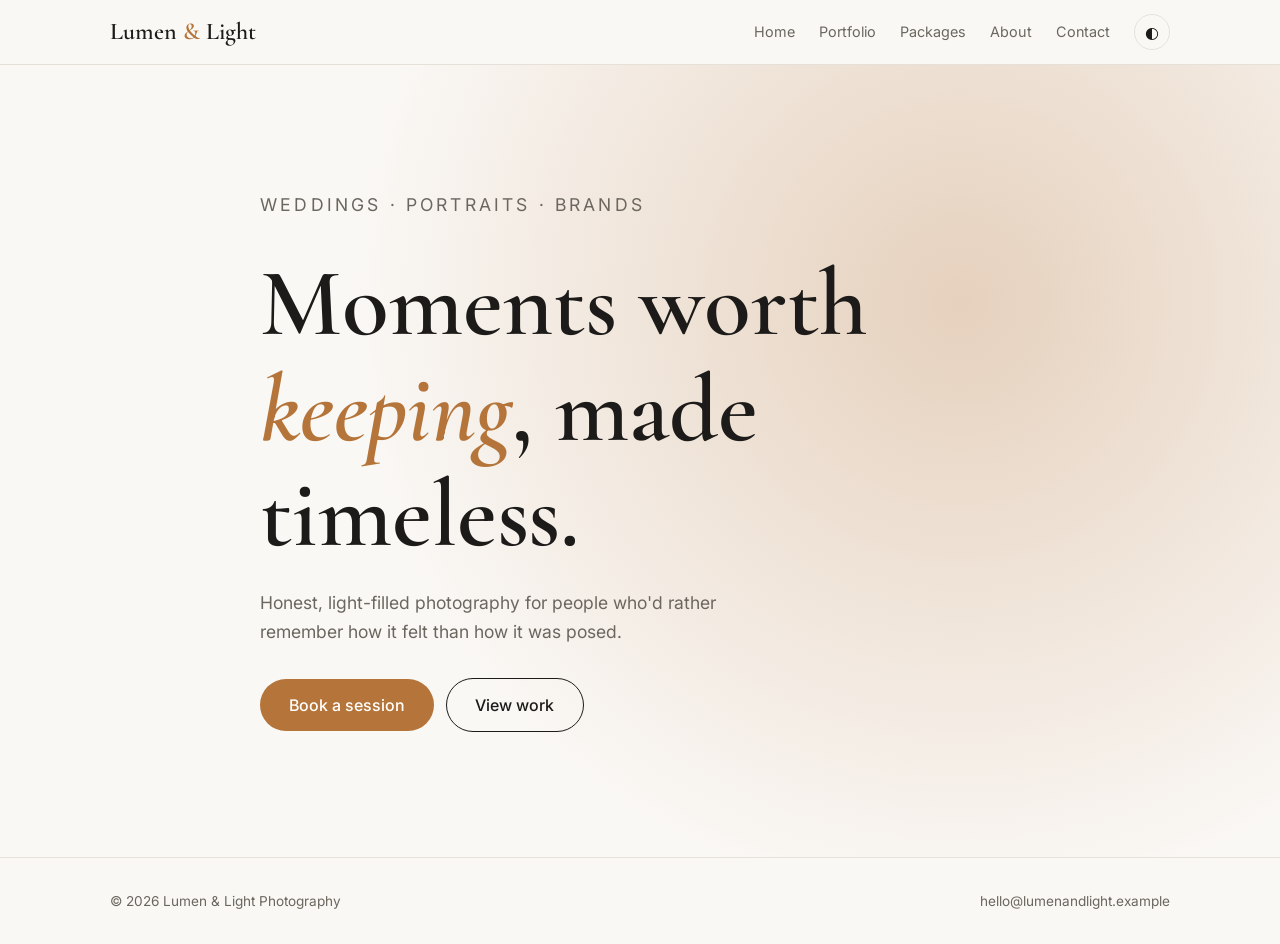
==== index.html @ c2800cfe "uploading files for the first time to deploy on vercel, testing out its functionalities" ====
<!DOCTYPE html>
<html lang="en">
<head>
<meta charset="utf-8">
<meta name="viewport" content="width=device-width, initial-scale=1, viewport-fit=cover">
<title>Lumen &amp; Light Photography</title>
<link rel="stylesheet" href="https://fonts.googleapis.com/css2?family=Cormorant+Garamond:wght@500;600&family=Inter:wght@400;500&display=swap">
<link rel="stylesheet" href="styles.css">
</head>
<body>
<header>
  <div class="wrap bar">
    <a class="logo" href="index.html">Lumen <span>&amp;</span> Light</a>
    <nav id="nav">
      <a href="index.html" class="active">Home</a><a href="portfolio.html">Portfolio</a><a href="packages.html">Packages</a><a href="about.html">About</a><a href="contact.html">Contact</a>
      <button class="icon-btn" id="theme" aria-label="Toggle light or dark theme">◐</button>
    </nav>
    <button class="icon-btn menu-btn" id="menu" aria-label="Menu">☰</button>
  </div>
</header>

<main id="top">
<section class="hero">
  <div class="wrap">
    <p class="eyebrow">Weddings · Portraits · Brands</p>
    <h1>Moments worth <em>keeping</em>, made timeless.</h1>
    <p>Honest, light-filled photography for people who'd rather remember how it felt than how it was posed.</p>
    <a class="btn" href="contact.html">Book a session</a><a class="btn ghost" href="portfolio.html">View work</a>
  </div>
</section>
</main>

<footer><div class="wrap"><span>© <span id="yr"></span> Lumen &amp; Light Photography</span><span>hello@lumenandlight.example</span></div></footer>

<script src="script.js"></script>
</body>
</html>
---- styles.css ----
:root{--bg:#faf8f5;--surface:#fff;--text:#1c1b19;--muted:#6b675f;--accent:#b5753a;--line:#e6e1d8;--overlay:rgba(250,248,245,.85);color-scheme:light;
box-sizing:border-box;padding-top:env(safe-area-inset-top,0px);padding-bottom:env(safe-area-inset-bottom,0px)}
@media (prefers-color-scheme:dark){:root:not([data-theme="light"]){--bg:#151412;--surface:#1e1d1a;--text:#f2eee7;--muted:#a49f94;--accent:#d9955a;--line:#2e2c27;--overlay:rgba(21,20,18,.85);color-scheme:dark}}
:root[data-theme="dark"]{--bg:#151412;--surface:#1e1d1a;--text:#f2eee7;--muted:#a49f94;--accent:#d9955a;--line:#2e2c27;--overlay:rgba(21,20,18,.85);color-scheme:dark}
*{box-sizing:border-box;margin:0}
html{scroll-behavior:smooth;scroll-padding-top:calc(72px + env(safe-area-inset-top,0px))}
body{background:var(--bg);color:var(--text);font:400 16px/1.65 Inter,system-ui,sans-serif}
body::before{content:"";position:fixed;inset:0 0 auto;height:env(safe-area-inset-top,0px);background:var(--overlay);z-index:60}
h1,h2,h3{font-family:"Cormorant Garamond",Georgia,serif;font-weight:600;line-height:1.1}
h2{font-size:clamp(2rem,5vw,3rem);margin-bottom:.5rem}
a{color:inherit;text-decoration:none}
.wrap{max-width:1100px;margin:0 auto;padding:0 1.25rem}
section{padding:5rem 0}
.eyebrow{color:var(--accent);font-size:.8rem;letter-spacing:.18em;text-transform:uppercase;margin-bottom:.75rem}
.lead{color:var(--muted);max-width:560px;margin-bottom:2rem}
header{position:sticky;top:env(safe-area-inset-top,0px);z-index:50;background:var(--overlay);backdrop-filter:blur(10px);border-bottom:1px solid var(--line)}
.bar{display:flex;align-items:center;justify-content:space-between;height:64px}
.logo{font-family:"Cormorant Garamond",Georgia,serif;font-size:1.5rem;font-weight:600}
.logo span{color:var(--accent)}
nav{display:flex;gap:1.5rem;align-items:center}
nav a{font-size:.9rem;color:var(--muted)}nav a:hover{color:var(--text)}
button{font:inherit;cursor:pointer}
.icon-btn{background:none;border:1px solid var(--line);color:var(--text);border-radius:50%;width:36px;height:36px}
.menu-btn{display:none}
.btn{display:inline-block;background:var(--accent);color:#fff;border:0;border-radius:999px;padding:.8rem 1.8rem;font-weight:500}
.btn:hover{filter:brightness(1.08)}
.btn.ghost{background:none;border:1px solid var(--text);color:var(--text)}
.hero{min-height:88vh;display:grid;align-items:center;background:radial-gradient(circle at 75% 30%,color-mix(in srgb,var(--accent) 30%,transparent),transparent 55%)}
.hero h1{font-size:clamp(2.8rem,9vw,6rem);max-width:760px;margin-bottom:1.25rem}
.hero h1 em{color:var(--accent)}
.hero p{color:var(--muted);max-width:480px;margin-bottom:2rem;font-size:1.1rem}
.hero .btn+.btn{margin-left:.75rem}
.filters{display:flex;flex-wrap:wrap;gap:.5rem;margin-bottom:1.5rem}
.filters button{background:none;border:1px solid var(--line);color:var(--muted);border-radius:999px;padding:.4rem 1.1rem;font-size:.85rem}
.filters button.on{background:var(--text);color:var(--bg);border-color:var(--text)}
.grid{columns:3 260px;column-gap:1rem}
.tile{break-inside:avoid;margin-bottom:1rem;border-radius:10px;overflow:hidden;position:relative;cursor:pointer;border:0;width:100%;display:block;padding:0}
.tile img{display:block;width:100%;height:auto;object-fit:cover}
.tile span{position:absolute;left:0;right:0;bottom:0;padding:1.5rem .9rem .7rem;color:#fff;text-align:left;font-size:.85rem;background:linear-gradient(transparent,rgba(0,0,0,.6));opacity:0;transition:opacity .25s}
.tile:hover span,.tile:focus-visible span{opacity:1}
.cards{display:grid;grid-template-columns:repeat(auto-fit,minmax(240px,1fr));gap:1.25rem}
.card{background:var(--surface);border:1px solid var(--line);border-radius:14px;padding:1.75rem}
.card.pop{border-color:var(--accent)}
.price{font-family:"Cormorant Garamond",Georgia,serif;font-size:2.4rem;color:var(--accent);margin:.5rem 0}
.card ul{list-style:none;padding:0;color:var(--muted);font-size:.95rem}
.card li{padding:.35rem 0;border-top:1px solid var(--line)}
.about{display:grid;grid-template-columns:1fr 1fr;gap:3rem;align-items:center}
.portrait{aspect-ratio:4/5;border-radius:14px;background:linear-gradient(160deg,#c9a27a,#6d4c34 70%,#2b1d14)}
.stats{display:flex;gap:2rem;margin-top:1.5rem}
.stats b{display:block;font-family:"Cormorant Garamond",Georgia,serif;font-size:2.2rem;color:var(--accent)}
.stats small{color:var(--muted)}
form{display:grid;gap:1rem;max-width:560px}
label{display:grid;gap:.3rem;font-size:.85rem;color:var(--muted)}
input,select,textarea{font:inherit;color:var(--text);background:var(--surface);border:1px solid var(--line);border-radius:8px;padding:.7rem .9rem;width:100%}
input:focus,select:focus,textarea:focus{outline:2px solid var(--accent);outline-offset:1px}
.err{color:#c0392b;font-size:.8rem;min-height:1em}
.ok{background:var(--surface);border:1px solid var(--accent);border-radius:12px;padding:1.5rem;max-width:560px}
footer{border-top:1px solid var(--line);padding:2rem 0;color:var(--muted);font-size:.85rem}
footer .wrap{display:flex;justify-content:space-between;flex-wrap:wrap;gap:.5rem}
.lb{position:fixed;inset:0;background:rgba(0,0,0,.92);z-index:100;display:none;place-items:center;padding:1rem}
.lb.open{display:grid}
.lb figure{width:min(900px,100%)}
.lb .pic{border-radius:8px;overflow:hidden;line-height:0}
.lb .pic img{width:100%;height:auto;max-height:80vh;object-fit:contain;border-radius:8px}
.lb figcaption{color:#ddd;text-align:center;margin-top:.8rem}
.lb button{position:absolute;background:rgba(255,255,255,.12);color:#fff;border:0;border-radius:50%;width:44px;height:44px;font-size:1.3rem}
.lb .x{top:calc(1rem + env(safe-area-inset-top,0px));right:1rem}.lb .p{left:1rem;top:50%}.lb .n{right:1rem;top:50%}
@media (max-width:760px){
.menu-btn{display:inline-block}
nav{position:absolute;top:64px;left:0;right:0;background:var(--bg);flex-direction:column;padding:1.25rem;border-bottom:1px solid var(--line);display:none}
nav.open{display:flex}
.about{grid-template-columns:1fr}
section{padding:3.5rem 0}
}
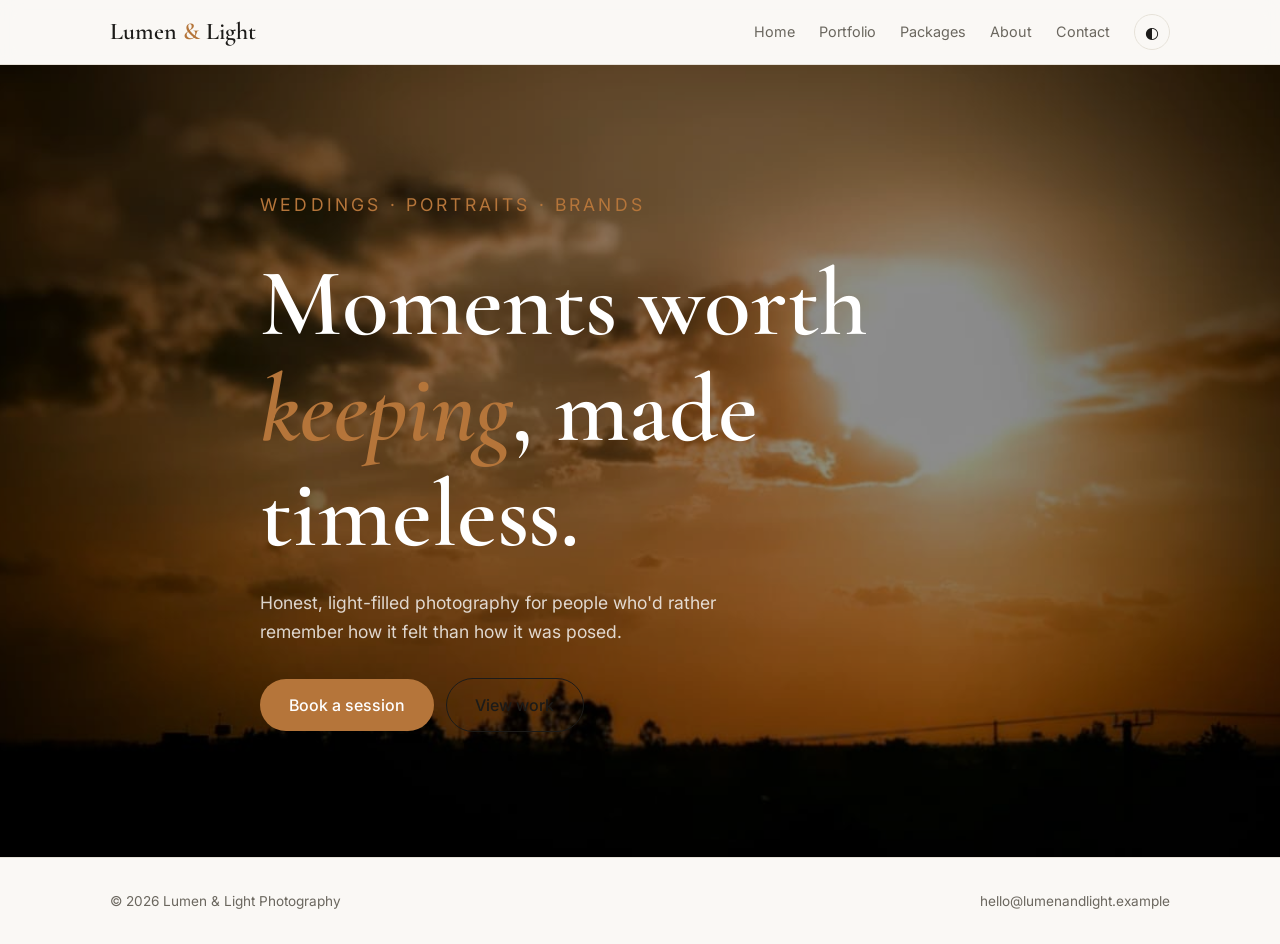
==== commit ee78c42c: "changed the hero elements and minor adjustments on the About page. Also polished our portfolio." ====
--- a/index.html
+++ b/index.html
@@ -12,7 +12,11 @@
   <div class="wrap bar">
     <a class="logo" href="index.html">Lumen <span>&amp;</span> Light</a>
     <nav id="nav">
-      <a href="index.html" class="active">Home</a><a href="portfolio.html">Portfolio</a><a href="packages.html">Packages</a><a href="about.html">About</a><a href="contact.html">Contact</a>
+      <a href="index.html" class="active">Home</a>
+      <a href="portfolio.html">Portfolio</a>
+      <a href="packages.html">Packages</a>
+      <a href="about.html">About</a>
+      <a href="contact.html">Contact</a>
       <button class="icon-btn" id="theme" aria-label="Toggle light or dark theme">◐</button>
     </nav>
     <button class="icon-btn menu-btn" id="menu" aria-label="Menu">☰</button>
@@ -21,6 +25,8 @@
 
 <main id="top">
 <section class="hero">
+  <!-- Replace "images/hero.jpg" with your actual hero image path -->
+  <img class="hero-img" src="assets/WhatsApp Image 2026-11-03 at 18.07.43.jpeg" alt="Hero background photo">
   <div class="wrap">
     <p class="eyebrow">Weddings · Portraits · Brands</p>
     <h1>Moments worth <em>keeping</em>, made timeless.</h1>
--- a/styles.css
+++ b/styles.css
@@ -1,74 +1,440 @@
-:root{--bg:#faf8f5;--surface:#fff;--text:#1c1b19;--muted:#6b675f;--accent:#b5753a;--line:#e6e1d8;--overlay:rgba(250,248,245,.85);color-scheme:light;
-box-sizing:border-box;padding-top:env(safe-area-inset-top,0px);padding-bottom:env(safe-area-inset-bottom,0px)}
-@media (prefers-color-scheme:dark){:root:not([data-theme="light"]){--bg:#151412;--surface:#1e1d1a;--text:#f2eee7;--muted:#a49f94;--accent:#d9955a;--line:#2e2c27;--overlay:rgba(21,20,18,.85);color-scheme:dark}}
-:root[data-theme="dark"]{--bg:#151412;--surface:#1e1d1a;--text:#f2eee7;--muted:#a49f94;--accent:#d9955a;--line:#2e2c27;--overlay:rgba(21,20,18,.85);color-scheme:dark}
-*{box-sizing:border-box;margin:0}
-html{scroll-behavior:smooth;scroll-padding-top:calc(72px + env(safe-area-inset-top,0px))}
-body{background:var(--bg);color:var(--text);font:400 16px/1.65 Inter,system-ui,sans-serif}
-body::before{content:"";position:fixed;inset:0 0 auto;height:env(safe-area-inset-top,0px);background:var(--overlay);z-index:60}
-h1,h2,h3{font-family:"Cormorant Garamond",Georgia,serif;font-weight:600;line-height:1.1}
-h2{font-size:clamp(2rem,5vw,3rem);margin-bottom:.5rem}
-a{color:inherit;text-decoration:none}
-.wrap{max-width:1100px;margin:0 auto;padding:0 1.25rem}
-section{padding:5rem 0}
-.eyebrow{color:var(--accent);font-size:.8rem;letter-spacing:.18em;text-transform:uppercase;margin-bottom:.75rem}
-.lead{color:var(--muted);max-width:560px;margin-bottom:2rem}
-header{position:sticky;top:env(safe-area-inset-top,0px);z-index:50;background:var(--overlay);backdrop-filter:blur(10px);border-bottom:1px solid var(--line)}
-.bar{display:flex;align-items:center;justify-content:space-between;height:64px}
-.logo{font-family:"Cormorant Garamond",Georgia,serif;font-size:1.5rem;font-weight:600}
-.logo span{color:var(--accent)}
-nav{display:flex;gap:1.5rem;align-items:center}
-nav a{font-size:.9rem;color:var(--muted)}nav a:hover{color:var(--text)}
-button{font:inherit;cursor:pointer}
-.icon-btn{background:none;border:1px solid var(--line);color:var(--text);border-radius:50%;width:36px;height:36px}
-.menu-btn{display:none}
-.btn{display:inline-block;background:var(--accent);color:#fff;border:0;border-radius:999px;padding:.8rem 1.8rem;font-weight:500}
-.btn:hover{filter:brightness(1.08)}
-.btn.ghost{background:none;border:1px solid var(--text);color:var(--text)}
-.hero{min-height:88vh;display:grid;align-items:center;background:radial-gradient(circle at 75% 30%,color-mix(in srgb,var(--accent) 30%,transparent),transparent 55%)}
-.hero h1{font-size:clamp(2.8rem,9vw,6rem);max-width:760px;margin-bottom:1.25rem}
-.hero h1 em{color:var(--accent)}
-.hero p{color:var(--muted);max-width:480px;margin-bottom:2rem;font-size:1.1rem}
-.hero .btn+.btn{margin-left:.75rem}
-.filters{display:flex;flex-wrap:wrap;gap:.5rem;margin-bottom:1.5rem}
-.filters button{background:none;border:1px solid var(--line);color:var(--muted);border-radius:999px;padding:.4rem 1.1rem;font-size:.85rem}
-.filters button.on{background:var(--text);color:var(--bg);border-color:var(--text)}
-.grid{columns:3 260px;column-gap:1rem}
-.tile{break-inside:avoid;margin-bottom:1rem;border-radius:10px;overflow:hidden;position:relative;cursor:pointer;border:0;width:100%;display:block;padding:0}
-.tile img{display:block;width:100%;height:auto;object-fit:cover}
-.tile span{position:absolute;left:0;right:0;bottom:0;padding:1.5rem .9rem .7rem;color:#fff;text-align:left;font-size:.85rem;background:linear-gradient(transparent,rgba(0,0,0,.6));opacity:0;transition:opacity .25s}
-.tile:hover span,.tile:focus-visible span{opacity:1}
-.cards{display:grid;grid-template-columns:repeat(auto-fit,minmax(240px,1fr));gap:1.25rem}
-.card{background:var(--surface);border:1px solid var(--line);border-radius:14px;padding:1.75rem}
-.card.pop{border-color:var(--accent)}
-.price{font-family:"Cormorant Garamond",Georgia,serif;font-size:2.4rem;color:var(--accent);margin:.5rem 0}
-.card ul{list-style:none;padding:0;color:var(--muted);font-size:.95rem}
-.card li{padding:.35rem 0;border-top:1px solid var(--line)}
-.about{display:grid;grid-template-columns:1fr 1fr;gap:3rem;align-items:center}
-.portrait{aspect-ratio:4/5;border-radius:14px;background:linear-gradient(160deg,#c9a27a,#6d4c34 70%,#2b1d14)}
-.stats{display:flex;gap:2rem;margin-top:1.5rem}
-.stats b{display:block;font-family:"Cormorant Garamond",Georgia,serif;font-size:2.2rem;color:var(--accent)}
-.stats small{color:var(--muted)}
-form{display:grid;gap:1rem;max-width:560px}
-label{display:grid;gap:.3rem;font-size:.85rem;color:var(--muted)}
-input,select,textarea{font:inherit;color:var(--text);background:var(--surface);border:1px solid var(--line);border-radius:8px;padding:.7rem .9rem;width:100%}
-input:focus,select:focus,textarea:focus{outline:2px solid var(--accent);outline-offset:1px}
-.err{color:#c0392b;font-size:.8rem;min-height:1em}
-.ok{background:var(--surface);border:1px solid var(--accent);border-radius:12px;padding:1.5rem;max-width:560px}
-footer{border-top:1px solid var(--line);padding:2rem 0;color:var(--muted);font-size:.85rem}
-footer .wrap{display:flex;justify-content:space-between;flex-wrap:wrap;gap:.5rem}
-.lb{position:fixed;inset:0;background:rgba(0,0,0,.92);z-index:100;display:none;place-items:center;padding:1rem}
-.lb.open{display:grid}
-.lb figure{width:min(900px,100%)}
-.lb .pic{border-radius:8px;overflow:hidden;line-height:0}
-.lb .pic img{width:100%;height:auto;max-height:80vh;object-fit:contain;border-radius:8px}
-.lb figcaption{color:#ddd;text-align:center;margin-top:.8rem}
-.lb button{position:absolute;background:rgba(255,255,255,.12);color:#fff;border:0;border-radius:50%;width:44px;height:44px;font-size:1.3rem}
-.lb .x{top:calc(1rem + env(safe-area-inset-top,0px));right:1rem}.lb .p{left:1rem;top:50%}.lb .n{right:1rem;top:50%}
+:root{
+    --bg:#faf8f5;
+    --surface:#fff;
+    --text:#1c1b19;
+    --muted:#6b675f;
+    --accent:#b5753a;
+    --line:#e6e1d8;
+    --overlay:rgba(250,248,245,.85);
+    color-scheme:light;
+box-sizing:border-box;
+padding-top:env(safe-area-inset-top,0px);
+padding-bottom:env(safe-area-inset-bottom,0px);
+}
+
+@media (prefers-color-scheme:dark){
+    :root:not([data-theme="light"]){
+        --bg:#151412;
+        --surface:#1e1d1a;
+        --text:#f2eee7;
+        --muted:#a49f94;
+        --accent:#d9955a;
+        --line:#2e2c27;
+        --overlay:rgba(21,20,18,.85);
+        color-scheme:dark
+    }
+}
+:root[data-theme="dark"]{
+    --bg:#151412;
+    --surface:#1e1d1a;
+    --text:#f2eee7;
+    --muted:#a49f94;
+    --accent:#d9955a;
+    --line:#2e2c27;
+    --overlay:rgba(21,20,18,.85);
+    color-scheme:dark
+}
+*{
+    box-sizing:border-box;
+    margin:0
+}
+html{
+    scroll-behavior:smooth;
+    scroll-padding-top:calc(72px + env(safe-area-inset-top,0px))
+}
+body{
+    background:var(--bg);
+    color:var(--text);
+    font:400 16px/1.65 Inter,system-ui,sans-serif
+}
+body::before{
+    content:"";
+    position:fixed;
+    inset:0 0 auto;
+    height:env(safe-area-inset-top,0px);
+    background:var(--overlay);
+    z-index:60
+}
+h1,h2,h3{
+    font-family:"Cormorant Garamond",Georgia,serif;
+    font-weight:600;
+    line-height:1.1
+}
+h2{
+    font-size:clamp(2rem,5vw,3rem);
+    margin-bottom:.5rem
+}
+a{color:inherit;
+    text-decoration:none
+}
+.wrap{
+    max-width:1100px;
+    margin:0 auto;
+    padding:0 1.25rem
+}
+section{
+    padding:5rem 0
+}
+.eyebrow{
+    color:var(--accent);
+    font-size:.8rem;
+    letter-spacing:.18em;
+    text-transform:uppercase;
+    margin-bottom:.75rem
+}
+.lead{
+    color:var(--muted);
+    max-width:560px;
+    margin-bottom:2rem
+}
+header{
+    position:sticky;
+    top:env(safe-area-inset-top,0px);
+    z-index:50;
+    background:var(--overlay);
+    backdrop-filter:blur(10px);
+    border-bottom:1px solid var(--line)
+}
+.bar{
+    display:flex;
+    align-items:center;
+    justify-content:space-between;
+    height:64px
+}
+.logo{
+    font-family:"Cormorant Garamond",Georgia,serif;
+    font-size:1.5rem;
+    font-weight:600
+}
+.logo span{
+    color:var(--accent)
+}
+nav{
+    display:flex;
+    gap:1.5rem;
+    align-items:center
+}
+nav a{
+    font-size:.9rem;
+    color:var(--muted)
+}
+nav a:hover{
+    color:var(--text)
+}
+button{
+    font:inherit;
+    cursor:pointer
+}
+.icon-btn{
+    background:none;
+    border:1px solid var(--line);
+    color:var(--text);
+    border-radius:50%;
+    width:36px;
+    height:36px
+}
+.menu-btn{
+    display:none
+}
+.btn{
+    display:inline-block;
+    background:var(--accent);
+    color:#fff;border:0;
+    border-radius:999px;
+    padding:.8rem 1.8rem;
+    font-weight:500
+}
+.btn:hover{
+    filter:brightness(1.08)
+}
+.btn.ghost{
+    background:none;
+    border:1px solid var(--text);
+    color:var(--text)
+}
+.hero{
+    min-height:88vh;
+    display:grid;
+    align-items:center;
+    position:relative;
+    overflow:hidden
+}
+.hero-img{
+    position:absolute;
+    inset:0;
+    width:100%;
+    height:100%;
+    object-fit:cover;
+    object-position:center;
+    z-index:0
+}
+.hero::after{
+    content:"";
+    position:absolute;
+    inset:0;
+    background:rgba(0,0,0,.45);
+    z-index:1
+}
+.hero .wrap{
+    position:relative;
+    z-index:2
+}
+.hero h1{
+    font-size:clamp(2.8rem,9vw,6rem);
+    max-width:760px;
+    margin-bottom:1.25rem;
+    color:#fff
+}
+.hero h1 em{
+    color:var(--accent)
+}
+.hero .eyebrow{
+    color:var(--accent)
+}
+.hero p{
+    color:rgba(255,255,255,.8);
+    max-width:480px;
+    margin-bottom:2rem;
+    font-size:1.1rem
+}
+.hero .btn+.btn{
+    margin-left:.75rem
+}
+.filters{
+    display:flex;
+    flex-wrap:wrap;
+    gap:.5rem;
+    margin-bottom:1.5rem
+}
+.filters button{
+    background:none;
+    border:1px solid var(--line);
+    color:var(--muted);
+    border-radius:999px;
+    padding:.4rem 1.1rem;
+    font-size:.85rem
+}
+.filters button.on{
+    background:var(--text);
+    color:var(--bg);
+    border-color:var(--text)
+}
+.grid{
+    columns:3 260px;
+    column-gap:1rem
+}
+.tile{
+    break-inside:avoid;
+    margin-bottom:1rem;
+    border-radius:10px;
+    overflow:hidden;
+    position:relative;
+    cursor:pointer;
+    border:0;
+    width:100%;
+    display:block;
+    padding:0
+}
+.tile img{
+    display:block;
+    width:100%;
+    height:auto;
+    object-fit:cover
+}
+.tile span{
+    position:absolute;
+    left:0;
+    right:0;
+    bottom:0;
+    padding:1.5rem .9rem .7rem;
+    color:#fff;
+    text-align:left;
+    font-size:.85rem;
+    background:linear-gradient(transparent,rgba(0,0,0,.6));
+    opacity:0;
+    transition:opacity .25s
+}
+.tile:hover span,.tile:focus-visible span{
+    opacity:1
+}
+.cards{
+    display:grid;
+    grid-template-columns:repeat(auto-fit,minmax(240px,1fr));
+    gap:1.25rem
+}
+.card{
+    background:var(--surface);
+    border:1px solid var(--line);
+    border-radius:14px;
+    padding:1.75rem
+}
+.card.pop{
+    border-color:var(--accent)
+}
+.price{
+    font-family:"Cormorant Garamond",Georgia,serif;
+    font-size:2.4rem;
+    color:var(--accent);
+    margin:.5rem 0
+}
+.card ul{
+    list-style:none;
+    padding:0;
+    color:var(--muted);
+    font-size:.95rem
+}
+.card li{
+    padding:.35rem 0;
+    border-top:1px solid var(--line)
+}
+.about{
+    display:grid;
+    grid-template-columns:1fr 1fr;
+    gap:3rem;
+    align-items:center
+}
+.portrait{
+    aspect-ratio:4/5;
+    border-radius:14px;
+    background:linear-gradient(160deg,#c9a27a,#6d4c34 70%,#2b1d14)
+}
+.stats{
+    display:flex;
+    gap:2rem;
+    margin-top:1.5rem
+}
+.stats b{
+    display:block;
+    font-family:"Cormorant Garamond",Georgia,serif;
+    font-size:2.2rem;
+    color:var(--accent)
+}
+.stats small{
+    color:var(--muted)
+}
+form{
+    display:grid;
+    gap:1rem;
+    max-width:560px
+}
+label{
+    display:grid;
+    gap:.3rem;
+    font-size:.85rem;
+    color:var(--muted)
+}
+input,select,textarea{
+    font:inherit;
+    color:var(--text);
+    background:var(--surface);
+    border:1px solid var(--line);
+    border-radius:8px;
+    padding:.7rem .9rem;
+    width:100%
+}
+input:focus,select:focus,textarea:focus{
+    outline:2px solid var(--accent);
+    outline-offset:1px
+}
+.err{
+    color:#c0392b;
+    font-size:.8rem;
+    min-height:1em
+}
+.ok{
+    background:var(--surface);
+    border:1px solid var(--accent);
+    border-radius:12px;
+    padding:1.5rem;
+    max-width:560px
+}
+footer{
+    border-top:1px solid var(--line);
+    padding:2rem 0;color:var(--muted);
+    font-size:.85rem
+}
+footer .wrap{
+    display:flex;
+    justify-content:space-between;
+    flex-wrap:wrap;
+    gap:.5rem
+}
+.lb{
+    position:fixed;
+    inset:0;
+    background:rgba(0,0,0,.92);
+    z-index:100;
+    display:none;
+    place-items:center;
+    padding:1rem
+}
+.lb.open{
+    display:grid
+}
+.lb figure{
+    width:min(900px,100%)
+}
+.lb .pic{
+    border-radius:8px;
+    overflow:hidden;
+    line-height:0
+}
+.lb .pic img{
+    width:100%;
+    height:auto;
+    max-height:80vh;
+    object-fit:contain;
+    border-radius:8px
+}
+.lb figcaption{
+    color:#ddd;
+    text-align:center;
+    margin-top:.8rem
+}
+.lb button{
+    position:absolute;
+    background:rgba(255,255,255,.12);
+    color:#fff;
+    border:0;
+    border-radius:50%;
+    width:44px;
+    height:44px;
+    font-size:1.3rem
+}
+.lb .x{
+    top:calc(1rem + env(safe-area-inset-top,0px));
+    right:1rem
+}
+.lb .p{
+    left:1rem;top:50%
+}
+.lb .n{
+    right:1rem;
+    top:50%
+}
+
 @media (max-width:760px){
-.menu-btn{display:inline-block}
-nav{position:absolute;top:64px;left:0;right:0;background:var(--bg);flex-direction:column;padding:1.25rem;border-bottom:1px solid var(--line);display:none}
-nav.open{display:flex}
-.about{grid-template-columns:1fr}
-section{padding:3.5rem 0}
-}
+.menu-btn{
+    display:inline-block
+}
+nav{
+    position:absolute;
+    top:64px;
+    left:0;
+    right:0;
+    background:var(--bg);
+    flex-direction:column;
+    padding:1.25rem;
+    border-bottom:1px solid var(--line);
+    display:none
+}
+nav.open{
+    display:flex
+}
+.about{
+    grid-template-columns:1fr
+}
+section{
+    padding:3.5rem 0
+}
+}
